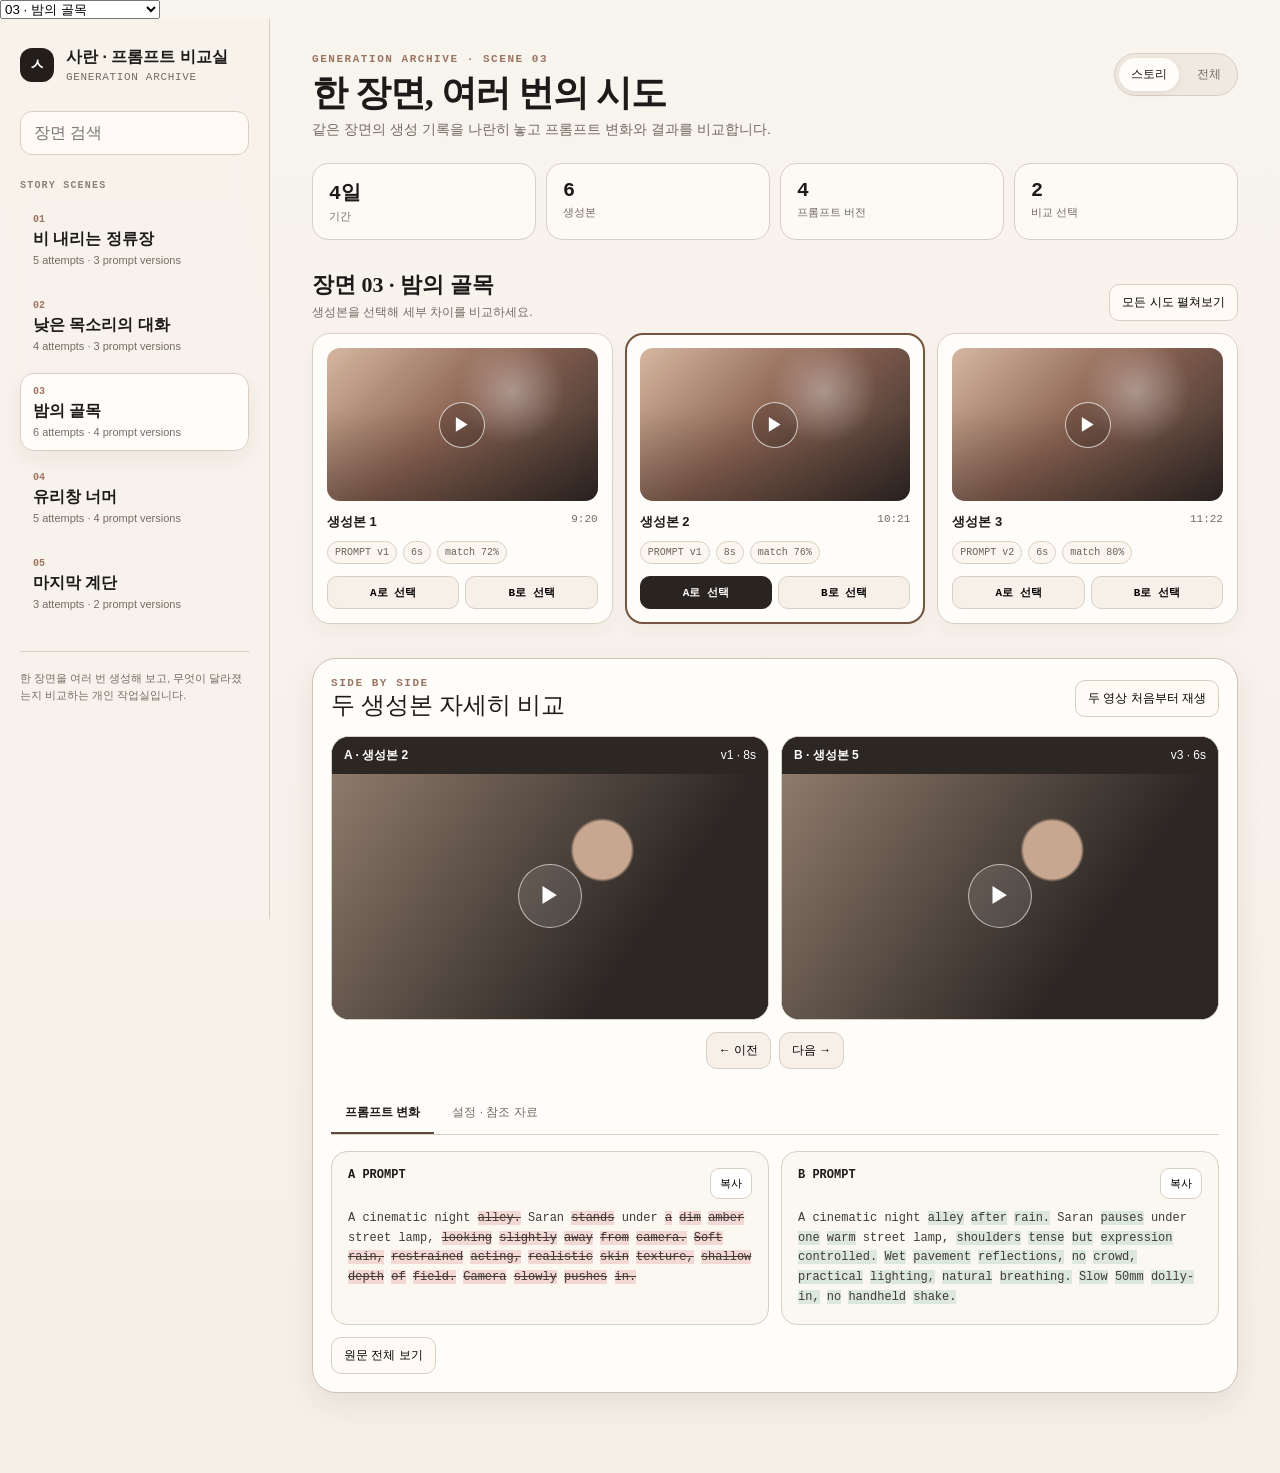
==== saran-prompt-room-clone/index.html @ 25631677 "Deploy Saran Prompt Room clone" ====
<!DOCTYPE html>
<html lang="ko">
<head>
  <meta charset="UTF-8" />
  <meta name="viewport" content="width=device-width, initial-scale=1.0" />
  <meta name="theme-color" content="#f5f0e9" />
  <title>사란 · 프롬프트 비교실</title>
  <style>
    :root{
      --paper:#f6f1ea;--paper2:#efe7dd;--ink:#1d1b19;--muted:#736c64;--line:#d8cfc4;
      --card:#fffdf9;--accent:#5d4637;--accent2:#b86750;--green:#54695c;--shadow:0 12px 30px rgba(54,42,34,.08);
      --mono:"Courier New",Courier,monospace;--sans:Inter,ui-sans-serif,-apple-system,BlinkMacSystemFont,"Segoe UI","Noto Sans KR",sans-serif;
    }
    *{box-sizing:border-box}
    html{scroll-behavior:smooth}
    body{margin:0;background:linear-gradient(180deg,#f8f4ee 0,#f5efe7 100%);color:var(--ink);font-family:var(--sans);min-height:100vh}
    button,input{font:inherit}
    button{cursor:pointer}
    .app{max-width:1460px;margin:0 auto;display:grid;grid-template-columns:270px 1fr;min-height:100vh}
    .sidebar{position:sticky;top:0;height:100vh;border-right:1px solid var(--line);padding:28px 20px;background:rgba(247,242,235,.92);backdrop-filter:blur(14px);overflow:auto}
    .brand{display:flex;gap:12px;align-items:center;margin-bottom:28px}.mark{width:34px;height:34px;border-radius:12px;background:#241e1a;color:#fff;display:grid;place-items:center;font-weight:800}.brand h1{font-size:16px;margin:0}.brand small{display:block;color:var(--muted);font-size:11px;margin-top:3px;font-family:var(--mono);letter-spacing:.06em}
    .search{width:100%;padding:12px 13px;border:1px solid var(--line);border-radius:12px;background:#fffaf4;outline:none}.search:focus{border-color:#93735e;box-shadow:0 0 0 3px rgba(147,115,94,.12)}
    .side-label{font:700 10px/1 var(--mono);letter-spacing:.12em;color:#8d8278;margin:26px 0 10px;text-transform:uppercase}
    .scene-list{display:grid;gap:8px}.scene-btn{width:100%;text-align:left;border:1px solid transparent;border-radius:14px;padding:12px;background:transparent;color:var(--ink)}.scene-btn:hover{background:#f0e8df}.scene-btn.active{background:#fffdf9;border-color:#d9cec1;box-shadow:0 8px 20px rgba(53,39,30,.06)}.scene-no{font:700 10px var(--mono);color:#a07562}.scene-title{font-weight:700;margin-top:4px}.scene-meta{font-size:11px;color:var(--muted);margin-top:4px}
    .sidebar-foot{margin-top:28px;padding-top:18px;border-top:1px solid var(--line);font-size:11px;color:var(--muted);line-height:1.55}
    main{padding:34px 42px 80px;min-width:0}
    .topbar{display:flex;align-items:flex-start;justify-content:space-between;gap:20px;margin-bottom:24px}.eyebrow{font:700 11px var(--mono);letter-spacing:.14em;color:#9a7562}.title{font-family:Georgia,"Noto Serif KR",serif;font-size:36px;line-height:1.15;margin:8px 0 7px;font-weight:700;letter-spacing:-.03em}.subtitle{color:var(--muted);font-size:14px;margin:0}.scope{display:flex;gap:6px;border:1px solid var(--line);background:#f0e9e1;padding:4px;border-radius:999px}.scope button{border:0;background:transparent;padding:8px 12px;border-radius:999px;font-size:12px;color:var(--muted)}.scope button.active{background:#fffdf9;color:var(--ink);box-shadow:0 2px 8px rgba(0,0,0,.06)}
    .stats{display:grid;grid-template-columns:repeat(4,1fr);gap:10px;margin:22px 0 30px}.stat{background:rgba(255,253,249,.72);border:1px solid var(--line);border-radius:16px;padding:15px 16px}.stat b{display:block;font:700 20px var(--mono)}.stat span{font-size:11px;color:var(--muted)}
    .section{margin-top:28px}.section-head{display:flex;align-items:end;justify-content:space-between;gap:12px;margin-bottom:12px}.section-head h2{font-family:Georgia,"Noto Serif KR",serif;font-size:22px;margin:0}.section-head p{margin:4px 0 0;color:var(--muted);font-size:12px}.ghost{border:1px solid var(--line);background:#fffaf4;border-radius:10px;padding:9px 12px;font-size:12px}.ghost:hover{background:#fff}
    .attempts{display:grid;grid-template-columns:repeat(3,minmax(0,1fr));gap:12px}.attempt{border:1px solid var(--line);background:var(--card);border-radius:18px;padding:14px;box-shadow:0 8px 18px rgba(54,42,34,.04);position:relative}.attempt.selA{outline:2px solid #755440;outline-offset:-2px}.attempt.selB{outline:2px solid #7a6a54;outline-offset:-2px}.thumb{aspect-ratio:16/9;border-radius:13px;background:linear-gradient(135deg,#d6b7a0,#8e6655 45%,#352b28);overflow:hidden;position:relative;display:grid;place-items:center;color:white}.thumb:after{content:"";position:absolute;inset:0;background:radial-gradient(circle at 68% 28%,rgba(255,255,255,.35),transparent 25%),linear-gradient(0deg,rgba(0,0,0,.25),transparent 60%)}.thumb .play{z-index:1;width:46px;height:46px;border-radius:50%;display:grid;place-items:center;border:1px solid rgba(255,255,255,.7);background:rgba(0,0,0,.16);backdrop-filter:blur(4px);font-size:18px}.attempt-row{display:flex;justify-content:space-between;gap:10px;margin-top:12px}.attempt-title{font-weight:700;font-size:13px}.attempt-time{color:var(--muted);font:11px var(--mono)}.attempt-tags{display:flex;gap:6px;flex-wrap:wrap;margin-top:10px}.tag{font:10px var(--mono);border:1px solid var(--line);border-radius:999px;padding:5px 7px;color:#6f6258;background:#fbf6f0}.selects{display:flex;gap:6px;margin-top:12px}.pick{flex:1;border:1px solid var(--line);background:#f7f0e8;border-radius:10px;padding:8px;font:700 11px var(--mono)}.pick.active{background:#2a2421;color:#fff;border-color:#2a2421}
    .compare{margin-top:34px;border:1px solid #cfc2b6;background:#fffdf9;border-radius:24px;padding:18px;box-shadow:var(--shadow)}.compare-top{display:flex;justify-content:space-between;align-items:center;gap:12px;margin-bottom:15px}.compare-title{font-family:Georgia,"Noto Serif KR",serif;font-size:24px}.compare-grid{display:grid;grid-template-columns:1fr 1fr;gap:12px}.viewer{border:1px solid var(--line);border-radius:18px;overflow:hidden;background:#1d1917}.viewer-head{display:flex;align-items:center;justify-content:space-between;color:#fff;padding:10px 12px;background:#2d2723;font-size:12px}.viewer-video{aspect-ratio:16/9;background:radial-gradient(circle at 62% 31%,#c7a78f 0 9%,transparent 10%),linear-gradient(125deg,#8e7a6b,#2c2724 70%);display:grid;place-items:center;color:#fff}.viewer-video button{width:64px;height:64px;border-radius:50%;border:1px solid rgba(255,255,255,.6);background:rgba(255,255,255,.1);color:#fff;font-size:22px}.compare-controls{display:flex;justify-content:center;gap:8px;margin-top:12px}.compare-controls button{border:1px solid var(--line);background:#f7f0e9;border-radius:11px;padding:9px 12px;font-size:12px}
    .tabs{display:flex;gap:4px;border-bottom:1px solid var(--line);margin-top:24px}.tab{border:0;background:transparent;padding:11px 14px;font-size:12px;color:var(--muted);border-bottom:2px solid transparent}.tab.active{color:var(--ink);border-bottom-color:#5e493c;font-weight:700}.panel{padding-top:16px}.diff-grid{display:grid;grid-template-columns:1fr 1fr;gap:12px}.prompt-card{border:1px solid var(--line);border-radius:16px;padding:16px;background:#fbf7f1}.prompt-head{display:flex;justify-content:space-between;gap:10px;margin-bottom:10px}.prompt-head strong{font:700 12px var(--mono)}.copy{border:1px solid var(--line);background:#fff;border-radius:9px;padding:7px 9px;font:11px var(--mono)}.prompt{white-space:pre-wrap;font:12px/1.65 var(--mono);color:#403a35}.del{background:#f3d8d3;text-decoration:line-through}.add{background:#dce8dd}.settings{display:none;grid-template-columns:repeat(3,1fr);gap:10px}.settings.active{display:grid}.setting{border:1px solid var(--line);border-radius:14px;padding:14px;background:#fbf7f1}.setting dt{font:700 10px var(--mono);color:#8b776a}.setting dd{margin:6px 0 0;font-size:13px}
    .full-prompt{display:none;margin-top:12px;border:1px dashed #cbbcaf;background:#f7efe6;border-radius:14px;padding:14px;font:12px/1.7 var(--mono);white-space:pre-wrap}.full-prompt.show{display:block}
    .mobilebar{display:none}
    @media(max-width:980px){.app{grid-template-columns:1fr}.sidebar{display:none}.mobilebar{display:flex;position:sticky;top:0;z-index:9;background:rgba(247,242,235,.95);backdrop-filter:blur(12px);border-bottom:1px solid var(--line);padding:10px 14px;justify-content:space-between;align-items:center}.mobilebar b{font-size:14px}.mobilebar button{border:1px solid var(--line);background:#fffaf4;border-radius:10px;padding:8px 10px}.mobile-scenes{display:none;padding:10px 14px;background:#f5eee6;border-bottom:1px solid var(--line)}.mobile-scenes.show{display:block}.mobile-scenes select{width:100%;padding:11px;border:1px solid var(--line);border-radius:10px;background:#fff}main{padding:24px 16px 70px}.title{font-size:30px}.stats{grid-template-columns:1fr 1fr}.attempts{grid-template-columns:1fr 1fr}}
    @media(max-width:650px){.topbar{display:block}.scope{margin-top:16px;width:max-content}.attempts{grid-template-columns:1fr}.compare{padding:12px;border-radius:18px}.compare-grid,.diff-grid{grid-template-columns:1fr}.settings{grid-template-columns:1fr}.compare-title{font-size:20px}.title{font-size:27px}.stats{gap:8px}.stat{padding:12px}.stat b{font-size:17px}.section-head{align-items:flex-start}.section-head h2{font-size:20px}.ghost{padding:8px 10px}.viewer-video button{width:54px;height:54px}}
  </style>
</head>
<body>
  <div class="mobilebar"><b>사란 · 프롬프트 비교실</b><button id="mobileMenu">장면 선택</button></div>
  <div class="mobile-scenes" id="mobileScenes"><select id="sceneSelect"></select></div>
  <div class="app">
    <aside class="sidebar">
      <div class="brand"><div class="mark">ㅅ</div><div><h1>사란 · 프롬프트 비교실</h1><small>GENERATION ARCHIVE</small></div></div>
      <input id="sceneSearch" class="search" placeholder="장면 검색" aria-label="장면 검색" />
      <div class="side-label">Story scenes</div>
      <div class="scene-list" id="sceneList"></div>
      <div class="sidebar-foot">한 장면을 여러 번 생성해 보고, 무엇이 달라졌는지 비교하는 개인 작업실입니다.</div>
    </aside>
    <main>
      <div class="topbar">
        <div><div class="eyebrow">GENERATION ARCHIVE · SCENE <span id="sceneNum">03</span></div><h1 class="title">한 장면, 여러 번의 시도</h1><p class="subtitle" id="sceneDescription">같은 장면의 생성 기록을 나란히 놓고 프롬프트 변화와 결과를 비교합니다.</p></div>
        <div class="scope"><button data-scope="story" class="active">스토리</button><button data-scope="all">전체</button></div>
      </div>
      <div class="stats"><div class="stat"><b id="statPeriod">4일</b><span>기간</span></div><div class="stat"><b id="statRuns">6</b><span>생성본</span></div><div class="stat"><b id="statPrompts">4</b><span>프롬프트 버전</span></div><div class="stat"><b>2</b><span>비교 선택</span></div></div>
      <section class="section">
        <div class="section-head"><div><h2 id="sceneHeading">장면 03 · 밤의 골목</h2><p>생성본을 선택해 세부 차이를 비교하세요.</p></div><button class="ghost" id="expandAll">모든 시도 펼쳐보기</button></div>
        <div class="attempts" id="attempts"></div>
      </section>
      <section class="compare" id="compareSection">
        <div class="compare-top"><div><div class="eyebrow">SIDE BY SIDE</div><div class="compare-title">두 생성본 자세히 비교</div></div><button class="ghost" id="playBoth">두 영상 처음부터 재생</button></div>
        <div class="compare-grid"><div class="viewer"><div class="viewer-head"><b id="headA">A · 생성본 2</b><span id="metaA">v2 · 8s</span></div><div class="viewer-video"><button aria-label="A 재생">▶</button></div></div><div class="viewer"><div class="viewer-head"><b id="headB">B · 생성본 5</b><span id="metaB">v4 · 8s</span></div><div class="viewer-video"><button aria-label="B 재생">▶</button></div></div></div>
        <div class="compare-controls"><button id="prevPair">← 이전</button><button id="nextPair">다음 →</button></div>
        <div class="tabs"><button class="tab active" data-tab="diff">프롬프트 변화</button><button class="tab" data-tab="settings">설정 · 참조 자료</button></div>
        <div class="panel" id="diffPanel"><div class="diff-grid"><article class="prompt-card"><div class="prompt-head"><strong>A PROMPT</strong><button class="copy" data-copy="A">복사</button></div><div class="prompt" id="promptA"></div></article><article class="prompt-card"><div class="prompt-head"><strong>B PROMPT</strong><button class="copy" data-copy="B">복사</button></div><div class="prompt" id="promptB"></div></article></div><button class="ghost" id="toggleFull" style="margin-top:12px">원문 전체 보기</button><div class="full-prompt" id="fullPrompt"></div></div>
        <div class="panel settings" id="settingsPanel"><dl class="setting"><dt>MODEL</dt><dd>Video Gen v4</dd></dl><dl class="setting"><dt>ASPECT</dt><dd>16:9</dd></dl><dl class="setting"><dt>DURATION</dt><dd>8 sec</dd></dl><dl class="setting"><dt>CAMERA</dt><dd>slow dolly-in</dd></dl><dl class="setting"><dt>REFERENCE</dt><dd>character-sheet-02</dd></dl><dl class="setting"><dt>SEED</dt><dd>locked per attempt</dd></dl></div>
      </section>
    </main>
  </div>
<script>
const scenes=[
 {id:'scene-01',title:'비 내리는 정류장',desc:'첫 만남의 거리감과 빗소리를 테스트한 장면',runs:5,pv:3},
 {id:'scene-02',title:'낮은 목소리의 대화',desc:'표정과 시선 처리의 미세한 차이를 비교',runs:4,pv:3},
 {id:'scene-03',title:'밤의 골목',desc:'같은 장면의 생성 기록을 나란히 놓고 프롬프트 변화와 결과를 비교합니다.',runs:6,pv:4},
 {id:'scene-04',title:'유리창 너머',desc:'반사광과 감정 표현을 조율한 장면',runs:5,pv:4},
 {id:'scene-05',title:'마지막 계단',desc:'엔딩 직전 카메라 움직임을 반복 검증',runs:3,pv:2},
];
const basePrompts=[
 'A cinematic night alley. Saran stands under a dim amber street lamp, looking slightly away from camera. Soft rain, restrained acting, realistic skin texture, shallow depth of field. Camera slowly pushes in.',
 'A cinematic night alley. Saran stands under a dim amber street lamp, looking directly past camera. Soft rain, restrained acting, realistic skin texture, shallow depth of field. Camera slowly pushes in. Keep background pedestrians minimal.',
 'A cinematic night alley after rain. Saran pauses under one warm street lamp, shoulders tense but expression controlled. Wet pavement reflections, no crowd, practical lighting, natural breathing. Slow 50mm dolly-in, no handheld shake.',
 'A quiet cinematic night alley after rain. Saran pauses under a single warm street lamp. Her shoulders are tense, expression controlled, eyes fixed just past the camera. Wet pavement catches broken reflections. No crowd. Natural breathing and micro-expressions. Slow 50mm dolly-in, locked horizon, no handheld shake.'
];
let current=new URLSearchParams(location.search).get('scene')||'scene-03';
let pickA=1,pickB=4,expanded=false;
const $=s=>document.querySelector(s), $$=s=>[...document.querySelectorAll(s)];
function scene(){return scenes.find(s=>s.id===current)||scenes[2]}
function attemptsData(){const s=scene();return Array.from({length:s.runs},(_,i)=>({n:i+1,ver:Math.min(s.pv,1+Math.floor(i/1.5)),time:`${9+i}:2${i}`,dur:i%2?8:6,score:72+i*4,prompt:basePrompts[Math.min(basePrompts.length-1,Math.floor(i/1.5))]}))}
function renderScenes(){const q=($('#sceneSearch')?.value||'').toLowerCase(); const list=scenes.filter(s=>(s.title+s.desc).toLowerCase().includes(q)); $('#sceneList').innerHTML=list.map((s,i)=>`<button class="scene-btn ${s.id===current?'active':''}" data-scene="${s.id}"><div class="scene-no">${String(i+1).padStart(2,'0')}</div><div class="scene-title">${s.title}</div><div class="scene-meta">${s.runs} attempts · ${s.pv} prompt versions</div></button>`).join(''); $$('.scene-btn').forEach(b=>b.onclick=()=>changeScene(b.dataset.scene)); $('#sceneSelect').innerHTML=scenes.map(s=>`<option value="${s.id}" ${s.id===current?'selected':''}>${s.id.replace('scene-','')} · ${s.title}</option>`).join('')}
function render(){const s=scene(), a=attemptsData(); $('#sceneNum').textContent=current.split('-')[1]; $('#sceneDescription').textContent=s.desc; $('#sceneHeading').textContent=`장면 ${current.split('-')[1]} · ${s.title}`; $('#statRuns').textContent=s.runs; $('#statPrompts').textContent=s.pv; $('#statPeriod').textContent=(Math.max(2,Math.ceil(s.runs/2)+1))+'일'; const show=expanded?a:a.slice(0,3); $('#attempts').innerHTML=show.map((x,i)=>`<article class="attempt ${i===pickA?'selA':''} ${i===pickB?'selB':''}"><div class="thumb"><div class="play">▶</div></div><div class="attempt-row"><div class="attempt-title">생성본 ${x.n}</div><div class="attempt-time">${x.time}</div></div><div class="attempt-tags"><span class="tag">PROMPT v${x.ver}</span><span class="tag">${x.dur}s</span><span class="tag">match ${x.score}%</span></div><div class="selects"><button class="pick ${i===pickA?'active':''}" data-pick="A" data-i="${i}">A로 선택</button><button class="pick ${i===pickB?'active':''}" data-pick="B" data-i="${i}">B로 선택</button></div></article>`).join(''); $$('.pick').forEach(b=>b.onclick=()=>{const i=+b.dataset.i;if(b.dataset.pick==='A')pickA=i;else pickB=i;if(pickA===pickB){ if(b.dataset.pick==='A') pickB=(i+1)%a.length; else pickA=(i+1)%a.length; } render();}); $('#expandAll').textContent=expanded?'접기':'모든 시도 펼쳐보기'; updateCompare();renderScenes();}
function markDiff(a,b,side){const aw=a.split(' '),bw=b.split(' ');if(side==='A')return aw.map(w=>bw.includes(w)?w:`<span class="del">${w}</span>`).join(' ');return bw.map(w=>aw.includes(w)?w:`<span class="add">${w}</span>`).join(' ')}
function updateCompare(){const a=attemptsData();pickA=Math.min(pickA,a.length-1);pickB=Math.min(pickB,a.length-1);if(pickA===pickB)pickB=(pickA+1)%a.length;const A=a[pickA],B=a[pickB];$('#headA').textContent=`A · 생성본 ${A.n}`;$('#headB').textContent=`B · 생성본 ${B.n}`;$('#metaA').textContent=`v${A.ver} · ${A.dur}s`;$('#metaB').textContent=`v${B.ver} · ${B.dur}s`;$('#promptA').innerHTML=markDiff(A.prompt,B.prompt,'A');$('#promptB').innerHTML=markDiff(A.prompt,B.prompt,'B');$('#fullPrompt').textContent=`A\n${A.prompt}\n\nB\n${B.prompt}`}
function changeScene(id){current=id;pickA=1;pickB=Math.min(4,scene().runs-1);const p=new URLSearchParams(location.search);p.set('view','history');p.set('scene',id);p.set('scope','story');history.pushState({},'',location.pathname+'?'+p.toString());render()}
$('#sceneSearch').addEventListener('input',renderScenes);$('#expandAll').onclick=()=>{expanded=!expanded;render()};$('#mobileMenu').onclick=()=>$('#mobileScenes').classList.toggle('show');$('#sceneSelect').onchange=e=>{changeScene(e.target.value);$('#mobileScenes').classList.remove('show')};
$$('.scope button').forEach(b=>b.onclick=()=>{$$('.scope button').forEach(x=>x.classList.remove('active'));b.classList.add('active');const p=new URLSearchParams(location.search);p.set('scope',b.dataset.scope);history.replaceState({},'',location.pathname+'?'+p.toString())});
$$('.tab').forEach(t=>t.onclick=()=>{$$('.tab').forEach(x=>x.classList.remove('active'));t.classList.add('active');const diff=t.dataset.tab==='diff';$('#diffPanel').style.display=diff?'block':'none';$('#settingsPanel').classList.toggle('active',!diff)});
$('#toggleFull').onclick=()=>{$('#fullPrompt').classList.toggle('show');$('#toggleFull').textContent=$('#fullPrompt').classList.contains('show')?'원문 닫기':'원문 전체 보기'};
$$('.copy').forEach(b=>b.onclick=async()=>{const idx=b.dataset.copy==='A'?pickA:pickB;await navigator.clipboard?.writeText(attemptsData()[idx].prompt);const old=b.textContent;b.textContent='복사됨';setTimeout(()=>b.textContent=old,900)});
$('#nextPair').onclick=()=>{const n=attemptsData().length;pickA=(pickA+1)%n;pickB=(pickB+1)%n;if(pickA===pickB)pickB=(pickB+1)%n;render()};$('#prevPair').onclick=()=>{const n=attemptsData().length;pickA=(pickA-1+n)%n;pickB=(pickB-1+n)%n;if(pickA===pickB)pickA=(pickA-1+n)%n;render()};
$('#playBoth').onclick=()=>{const b=$('#playBoth');b.textContent='A · B 재생 중…';setTimeout(()=>b.textContent='두 영상 처음부터 재생',1400)};
window.onpopstate=()=>{current=new URLSearchParams(location.search).get('scene')||'scene-03';render()};
render();
</script>
</body>
</html>
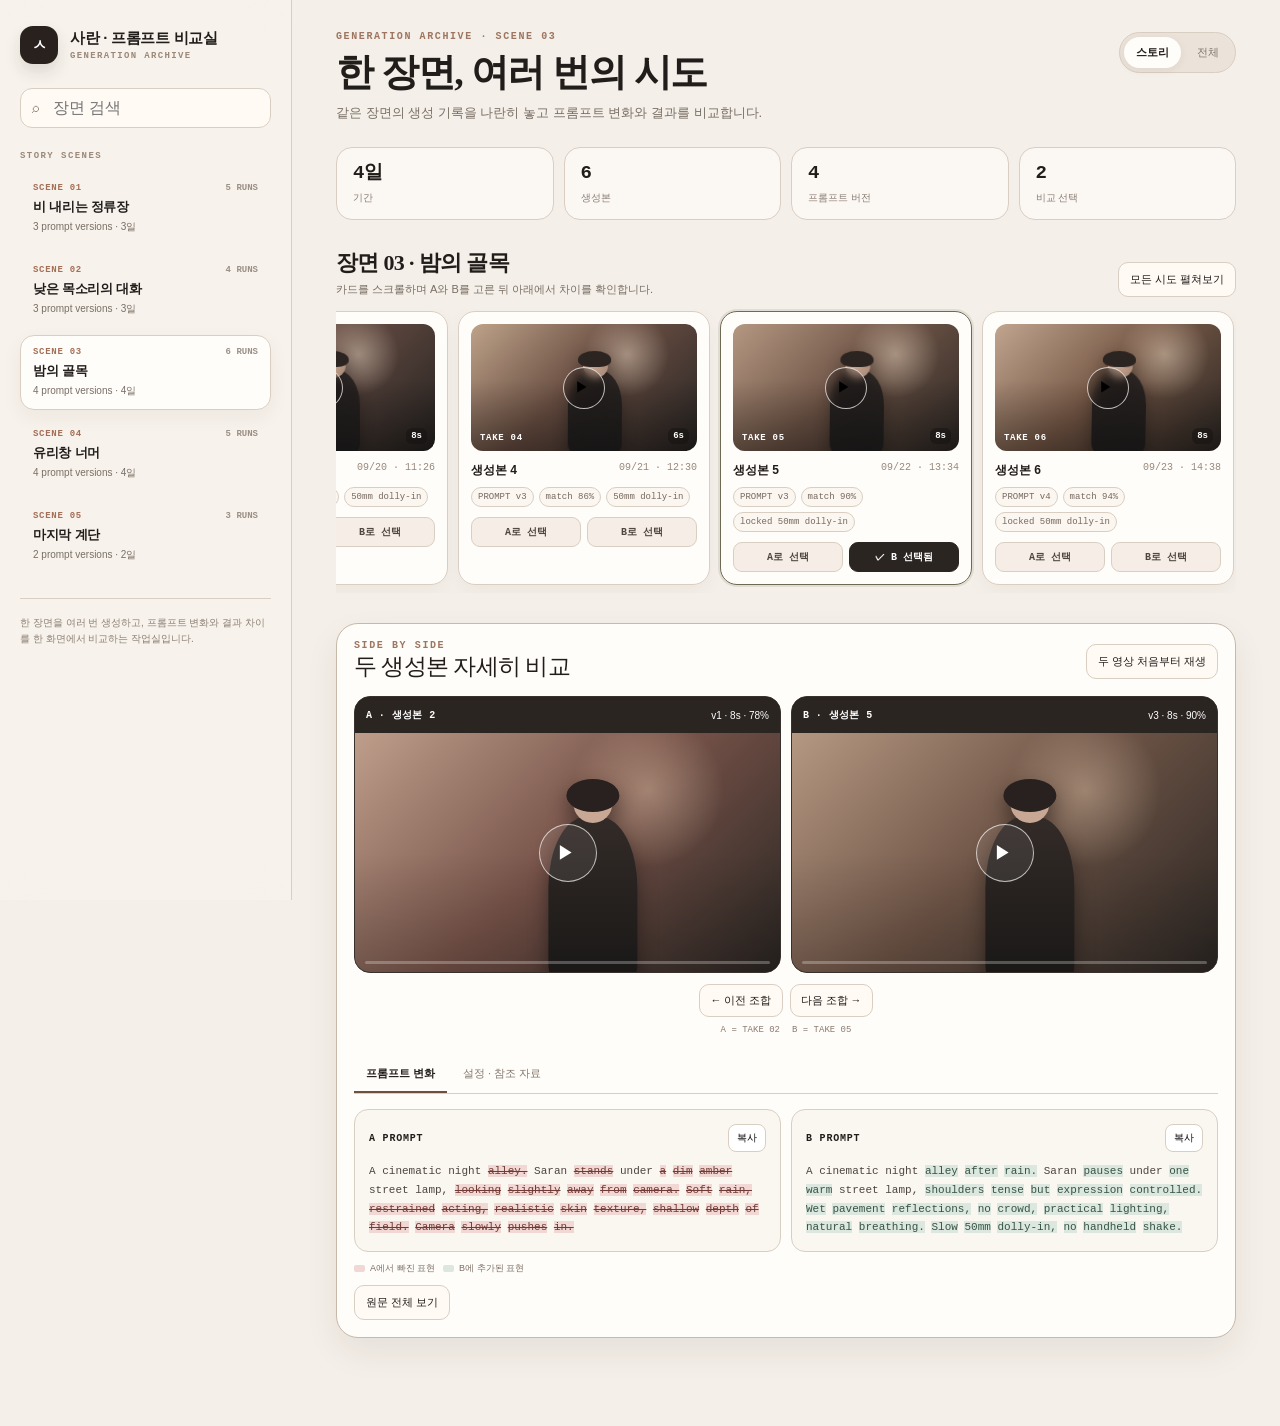
==== commit dede94d1: "Deploy Saran Prompt Room clone v2" ====
--- a/saran-prompt-room-clone/index.html
+++ b/saran-prompt-room-clone/index.html
@@ -1,105 +1,125 @@
 <!DOCTYPE html>
 <html lang="ko">
 <head>
-  <meta charset="UTF-8" />
-  <meta name="viewport" content="width=device-width, initial-scale=1.0" />
-  <meta name="theme-color" content="#f5f0e9" />
-  <title>사란 · 프롬프트 비교실</title>
-  <style>
-    :root{
-      --paper:#f6f1ea;--paper2:#efe7dd;--ink:#1d1b19;--muted:#736c64;--line:#d8cfc4;
-      --card:#fffdf9;--accent:#5d4637;--accent2:#b86750;--green:#54695c;--shadow:0 12px 30px rgba(54,42,34,.08);
-      --mono:"Courier New",Courier,monospace;--sans:Inter,ui-sans-serif,-apple-system,BlinkMacSystemFont,"Segoe UI","Noto Sans KR",sans-serif;
-    }
-    *{box-sizing:border-box}
-    html{scroll-behavior:smooth}
-    body{margin:0;background:linear-gradient(180deg,#f8f4ee 0,#f5efe7 100%);color:var(--ink);font-family:var(--sans);min-height:100vh}
-    button,input{font:inherit}
-    button{cursor:pointer}
-    .app{max-width:1460px;margin:0 auto;display:grid;grid-template-columns:270px 1fr;min-height:100vh}
-    .sidebar{position:sticky;top:0;height:100vh;border-right:1px solid var(--line);padding:28px 20px;background:rgba(247,242,235,.92);backdrop-filter:blur(14px);overflow:auto}
-    .brand{display:flex;gap:12px;align-items:center;margin-bottom:28px}.mark{width:34px;height:34px;border-radius:12px;background:#241e1a;color:#fff;display:grid;place-items:center;font-weight:800}.brand h1{font-size:16px;margin:0}.brand small{display:block;color:var(--muted);font-size:11px;margin-top:3px;font-family:var(--mono);letter-spacing:.06em}
-    .search{width:100%;padding:12px 13px;border:1px solid var(--line);border-radius:12px;background:#fffaf4;outline:none}.search:focus{border-color:#93735e;box-shadow:0 0 0 3px rgba(147,115,94,.12)}
-    .side-label{font:700 10px/1 var(--mono);letter-spacing:.12em;color:#8d8278;margin:26px 0 10px;text-transform:uppercase}
-    .scene-list{display:grid;gap:8px}.scene-btn{width:100%;text-align:left;border:1px solid transparent;border-radius:14px;padding:12px;background:transparent;color:var(--ink)}.scene-btn:hover{background:#f0e8df}.scene-btn.active{background:#fffdf9;border-color:#d9cec1;box-shadow:0 8px 20px rgba(53,39,30,.06)}.scene-no{font:700 10px var(--mono);color:#a07562}.scene-title{font-weight:700;margin-top:4px}.scene-meta{font-size:11px;color:var(--muted);margin-top:4px}
-    .sidebar-foot{margin-top:28px;padding-top:18px;border-top:1px solid var(--line);font-size:11px;color:var(--muted);line-height:1.55}
-    main{padding:34px 42px 80px;min-width:0}
-    .topbar{display:flex;align-items:flex-start;justify-content:space-between;gap:20px;margin-bottom:24px}.eyebrow{font:700 11px var(--mono);letter-spacing:.14em;color:#9a7562}.title{font-family:Georgia,"Noto Serif KR",serif;font-size:36px;line-height:1.15;margin:8px 0 7px;font-weight:700;letter-spacing:-.03em}.subtitle{color:var(--muted);font-size:14px;margin:0}.scope{display:flex;gap:6px;border:1px solid var(--line);background:#f0e9e1;padding:4px;border-radius:999px}.scope button{border:0;background:transparent;padding:8px 12px;border-radius:999px;font-size:12px;color:var(--muted)}.scope button.active{background:#fffdf9;color:var(--ink);box-shadow:0 2px 8px rgba(0,0,0,.06)}
-    .stats{display:grid;grid-template-columns:repeat(4,1fr);gap:10px;margin:22px 0 30px}.stat{background:rgba(255,253,249,.72);border:1px solid var(--line);border-radius:16px;padding:15px 16px}.stat b{display:block;font:700 20px var(--mono)}.stat span{font-size:11px;color:var(--muted)}
-    .section{margin-top:28px}.section-head{display:flex;align-items:end;justify-content:space-between;gap:12px;margin-bottom:12px}.section-head h2{font-family:Georgia,"Noto Serif KR",serif;font-size:22px;margin:0}.section-head p{margin:4px 0 0;color:var(--muted);font-size:12px}.ghost{border:1px solid var(--line);background:#fffaf4;border-radius:10px;padding:9px 12px;font-size:12px}.ghost:hover{background:#fff}
-    .attempts{display:grid;grid-template-columns:repeat(3,minmax(0,1fr));gap:12px}.attempt{border:1px solid var(--line);background:var(--card);border-radius:18px;padding:14px;box-shadow:0 8px 18px rgba(54,42,34,.04);position:relative}.attempt.selA{outline:2px solid #755440;outline-offset:-2px}.attempt.selB{outline:2px solid #7a6a54;outline-offset:-2px}.thumb{aspect-ratio:16/9;border-radius:13px;background:linear-gradient(135deg,#d6b7a0,#8e6655 45%,#352b28);overflow:hidden;position:relative;display:grid;place-items:center;color:white}.thumb:after{content:"";position:absolute;inset:0;background:radial-gradient(circle at 68% 28%,rgba(255,255,255,.35),transparent 25%),linear-gradient(0deg,rgba(0,0,0,.25),transparent 60%)}.thumb .play{z-index:1;width:46px;height:46px;border-radius:50%;display:grid;place-items:center;border:1px solid rgba(255,255,255,.7);background:rgba(0,0,0,.16);backdrop-filter:blur(4px);font-size:18px}.attempt-row{display:flex;justify-content:space-between;gap:10px;margin-top:12px}.attempt-title{font-weight:700;font-size:13px}.attempt-time{color:var(--muted);font:11px var(--mono)}.attempt-tags{display:flex;gap:6px;flex-wrap:wrap;margin-top:10px}.tag{font:10px var(--mono);border:1px solid var(--line);border-radius:999px;padding:5px 7px;color:#6f6258;background:#fbf6f0}.selects{display:flex;gap:6px;margin-top:12px}.pick{flex:1;border:1px solid var(--line);background:#f7f0e8;border-radius:10px;padding:8px;font:700 11px var(--mono)}.pick.active{background:#2a2421;color:#fff;border-color:#2a2421}
-    .compare{margin-top:34px;border:1px solid #cfc2b6;background:#fffdf9;border-radius:24px;padding:18px;box-shadow:var(--shadow)}.compare-top{display:flex;justify-content:space-between;align-items:center;gap:12px;margin-bottom:15px}.compare-title{font-family:Georgia,"Noto Serif KR",serif;font-size:24px}.compare-grid{display:grid;grid-template-columns:1fr 1fr;gap:12px}.viewer{border:1px solid var(--line);border-radius:18px;overflow:hidden;background:#1d1917}.viewer-head{display:flex;align-items:center;justify-content:space-between;color:#fff;padding:10px 12px;background:#2d2723;font-size:12px}.viewer-video{aspect-ratio:16/9;background:radial-gradient(circle at 62% 31%,#c7a78f 0 9%,transparent 10%),linear-gradient(125deg,#8e7a6b,#2c2724 70%);display:grid;place-items:center;color:#fff}.viewer-video button{width:64px;height:64px;border-radius:50%;border:1px solid rgba(255,255,255,.6);background:rgba(255,255,255,.1);color:#fff;font-size:22px}.compare-controls{display:flex;justify-content:center;gap:8px;margin-top:12px}.compare-controls button{border:1px solid var(--line);background:#f7f0e9;border-radius:11px;padding:9px 12px;font-size:12px}
-    .tabs{display:flex;gap:4px;border-bottom:1px solid var(--line);margin-top:24px}.tab{border:0;background:transparent;padding:11px 14px;font-size:12px;color:var(--muted);border-bottom:2px solid transparent}.tab.active{color:var(--ink);border-bottom-color:#5e493c;font-weight:700}.panel{padding-top:16px}.diff-grid{display:grid;grid-template-columns:1fr 1fr;gap:12px}.prompt-card{border:1px solid var(--line);border-radius:16px;padding:16px;background:#fbf7f1}.prompt-head{display:flex;justify-content:space-between;gap:10px;margin-bottom:10px}.prompt-head strong{font:700 12px var(--mono)}.copy{border:1px solid var(--line);background:#fff;border-radius:9px;padding:7px 9px;font:11px var(--mono)}.prompt{white-space:pre-wrap;font:12px/1.65 var(--mono);color:#403a35}.del{background:#f3d8d3;text-decoration:line-through}.add{background:#dce8dd}.settings{display:none;grid-template-columns:repeat(3,1fr);gap:10px}.settings.active{display:grid}.setting{border:1px solid var(--line);border-radius:14px;padding:14px;background:#fbf7f1}.setting dt{font:700 10px var(--mono);color:#8b776a}.setting dd{margin:6px 0 0;font-size:13px}
-    .full-prompt{display:none;margin-top:12px;border:1px dashed #cbbcaf;background:#f7efe6;border-radius:14px;padding:14px;font:12px/1.7 var(--mono);white-space:pre-wrap}.full-prompt.show{display:block}
-    .mobilebar{display:none}
-    @media(max-width:980px){.app{grid-template-columns:1fr}.sidebar{display:none}.mobilebar{display:flex;position:sticky;top:0;z-index:9;background:rgba(247,242,235,.95);backdrop-filter:blur(12px);border-bottom:1px solid var(--line);padding:10px 14px;justify-content:space-between;align-items:center}.mobilebar b{font-size:14px}.mobilebar button{border:1px solid var(--line);background:#fffaf4;border-radius:10px;padding:8px 10px}.mobile-scenes{display:none;padding:10px 14px;background:#f5eee6;border-bottom:1px solid var(--line)}.mobile-scenes.show{display:block}.mobile-scenes select{width:100%;padding:11px;border:1px solid var(--line);border-radius:10px;background:#fff}main{padding:24px 16px 70px}.title{font-size:30px}.stats{grid-template-columns:1fr 1fr}.attempts{grid-template-columns:1fr 1fr}}
-    @media(max-width:650px){.topbar{display:block}.scope{margin-top:16px;width:max-content}.attempts{grid-template-columns:1fr}.compare{padding:12px;border-radius:18px}.compare-grid,.diff-grid{grid-template-columns:1fr}.settings{grid-template-columns:1fr}.compare-title{font-size:20px}.title{font-size:27px}.stats{gap:8px}.stat{padding:12px}.stat b{font-size:17px}.section-head{align-items:flex-start}.section-head h2{font-size:20px}.ghost{padding:8px 10px}.viewer-video button{width:54px;height:54px}}
-  </style>
+<meta charset="UTF-8" />
+<meta name="viewport" content="width=device-width,initial-scale=1,viewport-fit=cover" />
+<meta name="theme-color" content="#f4efe8" />
+<title>사란 · 프롬프트 비교실</title>
+<style>
+:root{
+  --bg:#f4efe8;--bg-2:#ebe3da;--paper:#fffdf9;--paper-2:#faf6f0;--ink:#211d1a;--muted:#786e65;
+  --line:#d9cec2;--line-strong:#c8b8a8;--accent:#71523f;--accent-soft:#eadbd0;--accent-2:#a45f4d;
+  --green:#536b5d;--green-soft:#dce8df;--red:#9f554b;--red-soft:#f2d8d4;--shadow:0 14px 34px rgba(46,34,26,.07);
+  --sans:Inter,-apple-system,BlinkMacSystemFont,"Segoe UI","Noto Sans KR",Arial,sans-serif;
+  --serif:Georgia,"Noto Serif KR",serif;--mono:"Courier New",Courier,monospace;
+}
+*{box-sizing:border-box}html{scroll-behavior:smooth}body{margin:0;background:var(--bg);color:var(--ink);font-family:var(--sans);min-height:100vh}
+button,input,select{font:inherit}button{cursor:pointer}.sr{position:absolute;width:1px;height:1px;padding:0;margin:-1px;overflow:hidden;clip:rect(0,0,0,0);white-space:nowrap;border:0}
+.app{max-width:1480px;margin:0 auto;display:grid;grid-template-columns:292px minmax(0,1fr);min-height:100vh}
+.sidebar{position:sticky;top:0;height:100vh;padding:26px 20px 24px;border-right:1px solid var(--line);background:rgba(247,242,235,.92);backdrop-filter:blur(18px);overflow:auto}
+.brand{display:flex;gap:12px;align-items:center;margin-bottom:24px}.mark{width:38px;height:38px;border-radius:13px;display:grid;place-items:center;background:#28211d;color:#fff;font:800 15px var(--serif);box-shadow:0 8px 16px rgba(38,29,23,.12)}
+.brand h1{font-size:15px;line-height:1.2;margin:0;font-weight:780;letter-spacing:-.02em}.brand small{display:block;margin-top:5px;color:#9b8878;font:700 9px/1 var(--mono);letter-spacing:.15em}
+.search-wrap{position:relative}.search-wrap:before{content:"⌕";position:absolute;left:12px;top:11px;color:#8c7f74;font-size:14px}.search{width:100%;height:40px;padding:0 12px 0 32px;border:1px solid var(--line);border-radius:12px;background:#fffaf4;color:var(--ink);outline:none}.search:focus{border-color:#967765;box-shadow:0 0 0 3px rgba(113,82,63,.10)}
+.side-label{margin:24px 0 10px;color:#9a897b;font:700 9px/1 var(--mono);letter-spacing:.16em;text-transform:uppercase}.scene-list{display:grid;gap:7px}.scene-btn{width:100%;border:1px solid transparent;border-radius:14px;background:transparent;padding:11px 12px;text-align:left;color:var(--ink);transition:.16s}.scene-btn:hover{background:#f0e8df}.scene-btn.active{background:var(--paper);border-color:var(--line);box-shadow:0 7px 20px rgba(48,35,28,.055)}
+.scene-top{display:flex;justify-content:space-between;gap:10px;align-items:center}.scene-no{font:700 9px var(--mono);letter-spacing:.08em;color:#a46f58}.scene-count{font:700 9px var(--mono);color:#9b9087}.scene-title{margin-top:5px;font-weight:760;font-size:13px;letter-spacing:-.02em}.scene-meta{margin-top:4px;font-size:10px;color:var(--muted)}
+.sidebar-foot{margin-top:24px;padding-top:16px;border-top:1px solid var(--line);color:#8b7f75;font-size:10px;line-height:1.6}
+.main{padding:32px 44px 88px;min-width:0}.topbar{display:flex;justify-content:space-between;gap:22px;align-items:flex-start}.eyebrow{font:700 10px/1 var(--mono);letter-spacing:.16em;color:#9d7560}.page-title{font-family:var(--serif);font-size:38px;line-height:1.12;margin:9px 0 8px;letter-spacing:-.035em}.subtitle{margin:0;max-width:720px;color:var(--muted);font-size:13px;line-height:1.65}
+.scope{display:flex;gap:4px;padding:4px;border:1px solid var(--line);background:var(--bg-2);border-radius:999px;flex:none}.scope button{border:0;border-radius:999px;background:transparent;padding:8px 12px;color:#7f756d;font-size:11px}.scope button.active{background:var(--paper);color:var(--ink);font-weight:760;box-shadow:0 2px 8px rgba(37,27,21,.07)}
+.stats{display:grid;grid-template-columns:repeat(4,1fr);gap:10px;margin:24px 0 30px}.stat{padding:15px 16px 14px;border:1px solid var(--line);border-radius:16px;background:rgba(255,253,249,.7)}.stat b{display:block;font:700 19px/1.15 var(--mono);letter-spacing:-.04em}.stat span{display:block;margin-top:6px;color:#8a7d73;font-size:10px}
+.section{margin-top:28px}.section-head{display:flex;align-items:flex-end;justify-content:space-between;gap:16px;margin-bottom:12px}.section-head h2{font-family:var(--serif);font-size:22px;line-height:1.2;margin:0;letter-spacing:-.03em}.section-head p{margin:6px 0 0;color:var(--muted);font-size:11px}.ghost,.icon-btn{border:1px solid var(--line);background:#fffaf4;color:var(--ink);border-radius:10px;font-size:11px}.ghost{padding:9px 11px}.ghost:hover,.icon-btn:hover{background:#fff}.ghost:focus-visible,.icon-btn:focus-visible,.pick:focus-visible,.tab:focus-visible,.scope button:focus-visible,.scene-btn:focus-visible{outline:3px solid rgba(113,82,63,.17);outline-offset:2px}
+.attempt-strip{display:flex;gap:10px;overflow-x:auto;padding:2px 2px 8px;scrollbar-width:thin}.attempt{min-width:252px;max-width:252px;border:1px solid var(--line);background:var(--paper);border-radius:17px;padding:12px;box-shadow:0 7px 20px rgba(45,31,24,.04);position:relative;transition:.18s}.attempt:hover{transform:translateY(-1px);box-shadow:0 10px 23px rgba(45,31,24,.07)}.attempt.selA{border-color:#6e4d3a;box-shadow:0 0 0 2px rgba(110,77,58,.12)}.attempt.selB{border-color:#6d6952;box-shadow:0 0 0 2px rgba(109,105,82,.13)}
+.thumb{aspect-ratio:16/9;border-radius:12px;overflow:hidden;position:relative;background:var(--scene-bg,linear-gradient(135deg,#c6ab98,#715346 48%,#2b2623));display:grid;place-items:center;color:#fff}.thumb:after{content:"";position:absolute;inset:0;background:linear-gradient(0deg,rgba(0,0,0,.34),transparent 56%),radial-gradient(circle at var(--light-x,67%) 24%,rgba(255,237,214,.42),transparent 23%)}.thumb .figure{position:absolute;left:55%;bottom:-2%;width:24%;height:66%;border-radius:42% 42% 13% 13%;background:linear-gradient(180deg,rgba(35,31,30,.87),rgba(22,21,21,.97));filter:drop-shadow(0 7px 9px rgba(0,0,0,.35));transform:translateX(-50%) rotate(var(--tilt,0deg));z-index:1}.thumb .figure:before{content:"";position:absolute;width:46%;aspect-ratio:1;border-radius:50%;background:#c4a38e;left:27%;top:-20%;box-shadow:inset -5px -2px 8px rgba(62,42,32,.18)}.thumb .figure:after{content:"";position:absolute;width:62%;height:20%;border-radius:50% 50% 35% 35%;background:#2b2421;left:18%;top:-23%}.play{position:relative;z-index:3;width:42px;height:42px;border-radius:50%;display:grid;place-items:center;border:1px solid rgba(255,255,255,.72);background:rgba(18,16,15,.22);backdrop-filter:blur(4px);font-size:14px;padding-left:2px}.thumb-label{position:absolute;left:9px;bottom:8px;z-index:3;font:700 9px var(--mono);letter-spacing:.08em;color:#fff}.thumb-duration{position:absolute;right:8px;bottom:7px;z-index:3;font:700 9px var(--mono);background:rgba(18,16,15,.45);padding:3px 5px;border-radius:6px}
+.attempt-row{display:flex;justify-content:space-between;gap:10px;margin-top:11px}.attempt-title{font-weight:780;font-size:12px}.attempt-time{color:#97887d;font:10px var(--mono)}.attempt-tags{display:flex;gap:5px;flex-wrap:wrap;margin-top:8px}.tag{border:1px solid var(--line);background:#fbf6f0;border-radius:999px;padding:4px 6px;color:#766960;font:9px var(--mono)}.selects{display:grid;grid-template-columns:1fr 1fr;gap:6px;margin-top:10px}.pick{border:1px solid var(--line);border-radius:9px;padding:7px 6px;background:#f6eee6;color:#4e453f;font:700 10px var(--mono)}.pick.active{background:#2b2521;color:#fff;border-color:#2b2521}
+.expanded-grid{display:none;grid-template-columns:repeat(3,minmax(0,1fr));gap:11px;margin-top:12px}.expanded-grid.show{display:grid}.expanded-grid .attempt{min-width:0;max-width:none}
+.compare{margin-top:30px;border:1px solid var(--line-strong);background:var(--paper);border-radius:22px;padding:17px;box-shadow:var(--shadow)}.compare-top{display:flex;align-items:center;justify-content:space-between;gap:14px;margin-bottom:14px}.compare-title{font-family:var(--serif);font-size:23px;letter-spacing:-.03em}.compare-actions{display:flex;gap:7px;align-items:center}.compare-grid{display:grid;grid-template-columns:1fr 1fr;gap:10px}.viewer{border:1px solid #39312d;border-radius:16px;overflow:hidden;background:#1f1b19}.viewer-head{height:36px;display:flex;align-items:center;justify-content:space-between;gap:10px;padding:0 11px;background:#2b2522;color:#fff;font-size:10px}.viewer-head b{font-family:var(--mono);font-size:10px;letter-spacing:.04em}.viewer-video{aspect-ratio:16/9;position:relative;display:grid;place-items:center;overflow:hidden;background:var(--viewer-bg,linear-gradient(135deg,#927564,#433832 61%,#211e1d))}.viewer-video:before{content:"";position:absolute;inset:0;background:radial-gradient(circle at 69% 24%,rgba(255,226,195,.35),transparent 22%),linear-gradient(0deg,rgba(0,0,0,.18),transparent 50%)}.viewer-figure{position:absolute;left:56%;bottom:-5%;height:70%;width:21%;background:linear-gradient(#332b28,#181716);border-radius:42% 42% 12% 12%;transform:translateX(-50%);filter:drop-shadow(0 9px 10px rgba(0,0,0,.4))}.viewer-figure:before{content:"";position:absolute;width:44%;aspect-ratio:1;border-radius:50%;background:#c8a895;left:28%;top:-20%}.viewer-figure:after{content:"";position:absolute;width:60%;height:20%;border-radius:50%;background:#28211f;left:20%;top:-23%}.viewer-play{z-index:3;width:58px;height:58px;border-radius:50%;border:1px solid rgba(255,255,255,.68);background:rgba(255,255,255,.08);color:#fff;font-size:18px;padding-left:3px}.progress{position:absolute;left:10px;right:10px;bottom:8px;height:3px;border-radius:99px;background:rgba(255,255,255,.26);z-index:4;overflow:hidden}.progress>i{display:block;height:100%;width:0;background:#fff;border-radius:99px}.viewer.playing .progress>i{animation:progress 2.4s linear forwards}.viewer.playing .viewer-video:after{content:"재생 중";position:absolute;top:9px;right:9px;z-index:4;background:rgba(25,21,19,.54);color:#fff;padding:4px 6px;border-radius:6px;font:700 8px var(--mono);letter-spacing:.08em}@keyframes progress{to{width:100%}}
+.compare-nav{display:flex;justify-content:center;gap:7px;margin-top:11px}.icon-btn{padding:8px 10px}.selection-summary{display:flex;justify-content:center;gap:12px;margin-top:8px;color:#8a7b70;font:9px var(--mono)}
+.tabs{display:flex;gap:4px;border-bottom:1px solid var(--line);margin-top:21px}.tab{border:0;border-bottom:2px solid transparent;background:transparent;padding:10px 12px;color:#84776d;font-size:11px}.tab.active{color:var(--ink);font-weight:780;border-bottom-color:#6f503d}.panel{padding-top:15px}.diff-grid{display:grid;grid-template-columns:1fr 1fr;gap:10px}.prompt-card{border:1px solid var(--line);border-radius:14px;padding:14px;background:var(--paper-2)}.prompt-head{display:flex;align-items:center;justify-content:space-between;gap:10px;margin-bottom:10px}.prompt-head strong{font:700 10px var(--mono);letter-spacing:.08em}.copy{border:1px solid var(--line);border-radius:8px;background:#fff;padding:6px 8px;font:10px var(--mono)}.prompt{font:11px/1.7 var(--mono);color:#453d38;word-break:break-word}.del{background:var(--red-soft);color:#713a34;text-decoration:line-through;text-decoration-thickness:1px}.add{background:var(--green-soft);color:#355344}.same{color:#4d4540}.full-prompt{display:none;margin-top:11px;border:1px dashed var(--line-strong);background:#f7efe6;border-radius:12px;padding:13px;white-space:pre-wrap;font:11px/1.65 var(--mono);color:#4a4039}.full-prompt.show{display:block}
+.settings{display:none}.settings.active{display:block}.setting-grid{display:grid;grid-template-columns:repeat(3,1fr);gap:9px}.setting{margin:0;border:1px solid var(--line);border-radius:12px;padding:12px;background:var(--paper-2)}.setting dt{color:#8c796b;font:700 9px var(--mono);letter-spacing:.08em}.setting dd{margin:5px 0 0;font-size:11px}.reference{margin-top:10px;border:1px solid var(--line);border-radius:12px;padding:12px;background:#fffaf4}.reference b{font-size:11px}.reference p{font-size:10px;line-height:1.6;color:var(--muted);margin:6px 0 0}.legend{display:flex;gap:8px;flex-wrap:wrap;margin-top:10px;color:#7b6e64;font-size:9px}.legend span{display:flex;align-items:center;gap:5px}.swatch{width:11px;height:7px;border-radius:2px}.swatch.del{background:var(--red-soft)}.swatch.add{background:var(--green-soft)}
+.toast{position:fixed;left:50%;bottom:26px;transform:translate(-50%,14px);opacity:0;pointer-events:none;background:#2a2421;color:#fff;border-radius:10px;padding:9px 12px;font-size:10px;box-shadow:0 8px 20px rgba(0,0,0,.18);transition:.18s;z-index:99}.toast.show{opacity:1;transform:translate(-50%,0)}
+.mobilebar,.mobile-scenes{display:none}
+@media(max-width:1020px){.app{grid-template-columns:1fr}.sidebar{display:none}.mobilebar{display:flex;position:sticky;top:0;z-index:20;align-items:center;justify-content:space-between;padding:10px 14px;background:rgba(247,242,235,.95);backdrop-filter:blur(15px);border-bottom:1px solid var(--line)}.mobilebar b{font-size:13px}.mobilebar button{border:1px solid var(--line);background:#fffaf4;border-radius:9px;padding:7px 9px;font-size:10px}.mobile-scenes{padding:10px 14px;border-bottom:1px solid var(--line);background:#f2eae2}.mobile-scenes.show{display:block}.mobile-scenes select{width:100%;height:40px;border:1px solid var(--line);border-radius:10px;background:#fff;padding:0 10px}.main{padding:24px 18px 72px}.page-title{font-size:31px}.attempt{min-width:240px;max-width:240px}.expanded-grid{grid-template-columns:1fr 1fr}.stats{grid-template-columns:repeat(4,1fr)}}
+@media(max-width:700px){.main{padding:21px 14px 68px}.topbar{display:block}.scope{width:max-content;margin-top:15px}.page-title{font-size:28px}.subtitle{font-size:12px}.stats{grid-template-columns:1fr 1fr;margin:18px 0 25px;gap:8px}.stat{padding:12px}.stat b{font-size:17px}.section-head{align-items:flex-start}.section-head h2{font-size:20px}.attempt{min-width:220px;max-width:220px}.expanded-grid{grid-template-columns:1fr}.compare{padding:12px;border-radius:17px}.compare-top{align-items:flex-start}.compare-title{font-size:20px}.compare-actions{display:block}.compare-actions .ghost{white-space:nowrap}.compare-grid{grid-template-columns:1fr}.diff-grid{grid-template-columns:1fr}.setting-grid{grid-template-columns:1fr 1fr}.tabs{overflow:auto}.prompt{font-size:10px}.viewer-head{height:34px}.selection-summary{justify-content:flex-start;padding-left:4px}.legend{margin-bottom:4px}}
+@media(max-width:430px){.setting-grid{grid-template-columns:1fr}.compare-top{display:block}.compare-actions{margin-top:10px}.compare-actions .ghost{width:100%}.page-title{font-size:26px}.stat{min-width:0}.stat b{font-size:16px}}
+@media(prefers-reduced-motion:reduce){*{scroll-behavior:auto!important;animation-duration:.001ms!important;animation-iteration-count:1!important;transition:none!important}}
+</style>
 </head>
 <body>
-  <div class="mobilebar"><b>사란 · 프롬프트 비교실</b><button id="mobileMenu">장면 선택</button></div>
-  <div class="mobile-scenes" id="mobileScenes"><select id="sceneSelect"></select></div>
-  <div class="app">
-    <aside class="sidebar">
-      <div class="brand"><div class="mark">ㅅ</div><div><h1>사란 · 프롬프트 비교실</h1><small>GENERATION ARCHIVE</small></div></div>
-      <input id="sceneSearch" class="search" placeholder="장면 검색" aria-label="장면 검색" />
-      <div class="side-label">Story scenes</div>
-      <div class="scene-list" id="sceneList"></div>
-      <div class="sidebar-foot">한 장면을 여러 번 생성해 보고, 무엇이 달라졌는지 비교하는 개인 작업실입니다.</div>
-    </aside>
-    <main>
-      <div class="topbar">
-        <div><div class="eyebrow">GENERATION ARCHIVE · SCENE <span id="sceneNum">03</span></div><h1 class="title">한 장면, 여러 번의 시도</h1><p class="subtitle" id="sceneDescription">같은 장면의 생성 기록을 나란히 놓고 프롬프트 변화와 결과를 비교합니다.</p></div>
-        <div class="scope"><button data-scope="story" class="active">스토리</button><button data-scope="all">전체</button></div>
+<div class="mobilebar"><b>사란 · 프롬프트 비교실</b><button id="mobileMenu" aria-expanded="false">장면 선택</button></div>
+<div class="mobile-scenes" id="mobileScenes"><label class="sr" for="sceneSelect">장면 선택</label><select id="sceneSelect"></select></div>
+<div class="app">
+  <aside class="sidebar">
+    <div class="brand"><div class="mark">ㅅ</div><div><h1>사란 · 프롬프트 비교실</h1><small>GENERATION ARCHIVE</small></div></div>
+    <div class="search-wrap"><input id="sceneSearch" class="search" placeholder="장면 검색" aria-label="장면 검색"></div>
+    <div class="side-label">Story scenes</div><div class="scene-list" id="sceneList"></div>
+    <div class="sidebar-foot">한 장면을 여러 번 생성하고, 프롬프트 변화와 결과 차이를 한 화면에서 비교하는 작업실입니다.</div>
+  </aside>
+  <main class="main">
+    <div class="topbar">
+      <div><div class="eyebrow">GENERATION ARCHIVE · SCENE <span id="sceneNum">03</span></div><h1 class="page-title">한 장면, 여러 번의 시도</h1><p class="subtitle" id="sceneDescription"></p></div>
+      <div class="scope" aria-label="범위"><button data-scope="story">스토리</button><button data-scope="all">전체</button></div>
+    </div>
+    <div class="stats"><div class="stat"><b id="statPeriod"></b><span>기간</span></div><div class="stat"><b id="statRuns"></b><span>생성본</span></div><div class="stat"><b id="statPrompts"></b><span>프롬프트 버전</span></div><div class="stat"><b id="statSelected">2</b><span>비교 선택</span></div></div>
+
+    <section class="section">
+      <div class="section-head"><div><h2 id="sceneHeading"></h2><p>카드를 스크롤하며 A와 B를 고른 뒤 아래에서 차이를 확인합니다.</p></div><button class="ghost" id="expandAll">모든 시도 펼쳐보기</button></div>
+      <div class="attempt-strip" id="attemptStrip" aria-label="생성본 목록"></div>
+      <div class="expanded-grid" id="expandedGrid"></div>
+    </section>
+
+    <section class="compare" id="compareSection">
+      <div class="compare-top"><div><div class="eyebrow">SIDE BY SIDE</div><div class="compare-title">두 생성본 자세히 비교</div></div><div class="compare-actions"><button class="ghost" id="playBoth">두 영상 처음부터 재생</button></div></div>
+      <div class="compare-grid">
+        <article class="viewer" id="viewerA"><div class="viewer-head"><b id="headA"></b><span id="metaA"></span></div><div class="viewer-video" id="videoA"><div class="viewer-figure"></div><button class="viewer-play" data-viewer="A" aria-label="A 재생">▶</button><div class="progress"><i></i></div></div></article>
+        <article class="viewer" id="viewerB"><div class="viewer-head"><b id="headB"></b><span id="metaB"></span></div><div class="viewer-video" id="videoB"><div class="viewer-figure"></div><button class="viewer-play" data-viewer="B" aria-label="B 재생">▶</button><div class="progress"><i></i></div></div></article>
       </div>
-      <div class="stats"><div class="stat"><b id="statPeriod">4일</b><span>기간</span></div><div class="stat"><b id="statRuns">6</b><span>생성본</span></div><div class="stat"><b id="statPrompts">4</b><span>프롬프트 버전</span></div><div class="stat"><b>2</b><span>비교 선택</span></div></div>
-      <section class="section">
-        <div class="section-head"><div><h2 id="sceneHeading">장면 03 · 밤의 골목</h2><p>생성본을 선택해 세부 차이를 비교하세요.</p></div><button class="ghost" id="expandAll">모든 시도 펼쳐보기</button></div>
-        <div class="attempts" id="attempts"></div>
-      </section>
-      <section class="compare" id="compareSection">
-        <div class="compare-top"><div><div class="eyebrow">SIDE BY SIDE</div><div class="compare-title">두 생성본 자세히 비교</div></div><button class="ghost" id="playBoth">두 영상 처음부터 재생</button></div>
-        <div class="compare-grid"><div class="viewer"><div class="viewer-head"><b id="headA">A · 생성본 2</b><span id="metaA">v2 · 8s</span></div><div class="viewer-video"><button aria-label="A 재생">▶</button></div></div><div class="viewer"><div class="viewer-head"><b id="headB">B · 생성본 5</b><span id="metaB">v4 · 8s</span></div><div class="viewer-video"><button aria-label="B 재생">▶</button></div></div></div>
-        <div class="compare-controls"><button id="prevPair">← 이전</button><button id="nextPair">다음 →</button></div>
-        <div class="tabs"><button class="tab active" data-tab="diff">프롬프트 변화</button><button class="tab" data-tab="settings">설정 · 참조 자료</button></div>
-        <div class="panel" id="diffPanel"><div class="diff-grid"><article class="prompt-card"><div class="prompt-head"><strong>A PROMPT</strong><button class="copy" data-copy="A">복사</button></div><div class="prompt" id="promptA"></div></article><article class="prompt-card"><div class="prompt-head"><strong>B PROMPT</strong><button class="copy" data-copy="B">복사</button></div><div class="prompt" id="promptB"></div></article></div><button class="ghost" id="toggleFull" style="margin-top:12px">원문 전체 보기</button><div class="full-prompt" id="fullPrompt"></div></div>
-        <div class="panel settings" id="settingsPanel"><dl class="setting"><dt>MODEL</dt><dd>Video Gen v4</dd></dl><dl class="setting"><dt>ASPECT</dt><dd>16:9</dd></dl><dl class="setting"><dt>DURATION</dt><dd>8 sec</dd></dl><dl class="setting"><dt>CAMERA</dt><dd>slow dolly-in</dd></dl><dl class="setting"><dt>REFERENCE</dt><dd>character-sheet-02</dd></dl><dl class="setting"><dt>SEED</dt><dd>locked per attempt</dd></dl></div>
-      </section>
-    </main>
-  </div>
+      <div class="compare-nav"><button class="icon-btn" id="prevPair">← 이전 조합</button><button class="icon-btn" id="nextPair">다음 조합 →</button></div><div class="selection-summary" id="selectionSummary"></div>
+      <div class="tabs" role="tablist"><button class="tab active" data-tab="diff" role="tab" aria-selected="true">프롬프트 변화</button><button class="tab" data-tab="settings" role="tab" aria-selected="false">설정 · 참조 자료</button></div>
+      <div class="panel" id="diffPanel"><div class="diff-grid"><article class="prompt-card"><div class="prompt-head"><strong>A PROMPT</strong><button class="copy" data-copy="A">복사</button></div><div class="prompt" id="promptA"></div></article><article class="prompt-card"><div class="prompt-head"><strong>B PROMPT</strong><button class="copy" data-copy="B">복사</button></div><div class="prompt" id="promptB"></div></article></div><div class="legend"><span><i class="swatch del"></i>A에서 빠진 표현</span><span><i class="swatch add"></i>B에 추가된 표현</span></div><button class="ghost" id="toggleFull" style="margin-top:10px">원문 전체 보기</button><div class="full-prompt" id="fullPrompt"></div></div>
+      <div class="panel settings" id="settingsPanel"><div class="setting-grid" id="settingGrid"></div><div class="reference"><b>참조 자료</b><p id="referenceText"></p></div></div>
+    </section>
+  </main>
+</div>
+<div class="toast" id="toast" role="status" aria-live="polite"></div>
 <script>
 const scenes=[
- {id:'scene-01',title:'비 내리는 정류장',desc:'첫 만남의 거리감과 빗소리를 테스트한 장면',runs:5,pv:3},
- {id:'scene-02',title:'낮은 목소리의 대화',desc:'표정과 시선 처리의 미세한 차이를 비교',runs:4,pv:3},
- {id:'scene-03',title:'밤의 골목',desc:'같은 장면의 생성 기록을 나란히 놓고 프롬프트 변화와 결과를 비교합니다.',runs:6,pv:4},
- {id:'scene-04',title:'유리창 너머',desc:'반사광과 감정 표현을 조율한 장면',runs:5,pv:4},
- {id:'scene-05',title:'마지막 계단',desc:'엔딩 직전 카메라 움직임을 반복 검증',runs:3,pv:2},
+{id:'scene-01',title:'비 내리는 정류장',desc:'첫 만남의 거리감과 빗소리를 조정한 장면',period:'3일',runs:5,pv:3,ref:'character-sheet-01 · station-rain-ref'},
+{id:'scene-02',title:'낮은 목소리의 대화',desc:'표정, 시선, 대화 간격의 미세한 차이를 비교한 장면',period:'3일',runs:4,pv:3,ref:'character-sheet-02 · dialogue-blocking-ref'},
+{id:'scene-03',title:'밤의 골목',desc:'같은 장면의 생성 기록을 나란히 놓고 프롬프트 변화와 결과를 비교합니다.',period:'4일',runs:6,pv:4,ref:'character-sheet-02 · alley-lighting-ref'},
+{id:'scene-04',title:'유리창 너머',desc:'반사광과 감정 표현의 강도를 조율한 장면',period:'4일',runs:5,pv:4,ref:'character-sheet-02 · reflection-window-ref'},
+{id:'scene-05',title:'마지막 계단',desc:'엔딩 직전의 카메라 움직임과 멈춤 타이밍을 검증한 장면',period:'2일',runs:3,pv:2,ref:'character-sheet-02 · stair-ending-ref'}
 ];
-const basePrompts=[
- 'A cinematic night alley. Saran stands under a dim amber street lamp, looking slightly away from camera. Soft rain, restrained acting, realistic skin texture, shallow depth of field. Camera slowly pushes in.',
- 'A cinematic night alley. Saran stands under a dim amber street lamp, looking directly past camera. Soft rain, restrained acting, realistic skin texture, shallow depth of field. Camera slowly pushes in. Keep background pedestrians minimal.',
- 'A cinematic night alley after rain. Saran pauses under one warm street lamp, shoulders tense but expression controlled. Wet pavement reflections, no crowd, practical lighting, natural breathing. Slow 50mm dolly-in, no handheld shake.',
- 'A quiet cinematic night alley after rain. Saran pauses under a single warm street lamp. Her shoulders are tense, expression controlled, eyes fixed just past the camera. Wet pavement catches broken reflections. No crowd. Natural breathing and micro-expressions. Slow 50mm dolly-in, locked horizon, no handheld shake.'
+const prompts=[
+'A cinematic night alley. Saran stands under a dim amber street lamp, looking slightly away from camera. Soft rain, restrained acting, realistic skin texture, shallow depth of field. Camera slowly pushes in.',
+'A cinematic night alley. Saran stands under a dim amber street lamp, looking directly past camera. Soft rain, restrained acting, realistic skin texture, shallow depth of field. Camera slowly pushes in. Keep background pedestrians minimal.',
+'A cinematic night alley after rain. Saran pauses under one warm street lamp, shoulders tense but expression controlled. Wet pavement reflections, no crowd, practical lighting, natural breathing. Slow 50mm dolly-in, no handheld shake.',
+'A quiet cinematic night alley after rain. Saran pauses under a single warm street lamp. Her shoulders are tense, expression controlled, eyes fixed just past the camera. Wet pavement catches broken reflections. No crowd. Natural breathing and micro-expressions. Slow 50mm dolly-in, locked horizon, no handheld shake.'
 ];
-let current=new URLSearchParams(location.search).get('scene')||'scene-03';
-let pickA=1,pickB=4,expanded=false;
-const $=s=>document.querySelector(s), $$=s=>[...document.querySelectorAll(s)];
-function scene(){return scenes.find(s=>s.id===current)||scenes[2]}
-function attemptsData(){const s=scene();return Array.from({length:s.runs},(_,i)=>({n:i+1,ver:Math.min(s.pv,1+Math.floor(i/1.5)),time:`${9+i}:2${i}`,dur:i%2?8:6,score:72+i*4,prompt:basePrompts[Math.min(basePrompts.length-1,Math.floor(i/1.5))]}))}
-function renderScenes(){const q=($('#sceneSearch')?.value||'').toLowerCase(); const list=scenes.filter(s=>(s.title+s.desc).toLowerCase().includes(q)); $('#sceneList').innerHTML=list.map((s,i)=>`<button class="scene-btn ${s.id===current?'active':''}" data-scene="${s.id}"><div class="scene-no">${String(i+1).padStart(2,'0')}</div><div class="scene-title">${s.title}</div><div class="scene-meta">${s.runs} attempts · ${s.pv} prompt versions</div></button>`).join(''); $$('.scene-btn').forEach(b=>b.onclick=()=>changeScene(b.dataset.scene)); $('#sceneSelect').innerHTML=scenes.map(s=>`<option value="${s.id}" ${s.id===current?'selected':''}>${s.id.replace('scene-','')} · ${s.title}</option>`).join('')}
-function render(){const s=scene(), a=attemptsData(); $('#sceneNum').textContent=current.split('-')[1]; $('#sceneDescription').textContent=s.desc; $('#sceneHeading').textContent=`장면 ${current.split('-')[1]} · ${s.title}`; $('#statRuns').textContent=s.runs; $('#statPrompts').textContent=s.pv; $('#statPeriod').textContent=(Math.max(2,Math.ceil(s.runs/2)+1))+'일'; const show=expanded?a:a.slice(0,3); $('#attempts').innerHTML=show.map((x,i)=>`<article class="attempt ${i===pickA?'selA':''} ${i===pickB?'selB':''}"><div class="thumb"><div class="play">▶</div></div><div class="attempt-row"><div class="attempt-title">생성본 ${x.n}</div><div class="attempt-time">${x.time}</div></div><div class="attempt-tags"><span class="tag">PROMPT v${x.ver}</span><span class="tag">${x.dur}s</span><span class="tag">match ${x.score}%</span></div><div class="selects"><button class="pick ${i===pickA?'active':''}" data-pick="A" data-i="${i}">A로 선택</button><button class="pick ${i===pickB?'active':''}" data-pick="B" data-i="${i}">B로 선택</button></div></article>`).join(''); $$('.pick').forEach(b=>b.onclick=()=>{const i=+b.dataset.i;if(b.dataset.pick==='A')pickA=i;else pickB=i;if(pickA===pickB){ if(b.dataset.pick==='A') pickB=(i+1)%a.length; else pickA=(i+1)%a.length; } render();}); $('#expandAll').textContent=expanded?'접기':'모든 시도 펼쳐보기'; updateCompare();renderScenes();}
-function markDiff(a,b,side){const aw=a.split(' '),bw=b.split(' ');if(side==='A')return aw.map(w=>bw.includes(w)?w:`<span class="del">${w}</span>`).join(' ');return bw.map(w=>aw.includes(w)?w:`<span class="add">${w}</span>`).join(' ')}
-function updateCompare(){const a=attemptsData();pickA=Math.min(pickA,a.length-1);pickB=Math.min(pickB,a.length-1);if(pickA===pickB)pickB=(pickA+1)%a.length;const A=a[pickA],B=a[pickB];$('#headA').textContent=`A · 생성본 ${A.n}`;$('#headB').textContent=`B · 생성본 ${B.n}`;$('#metaA').textContent=`v${A.ver} · ${A.dur}s`;$('#metaB').textContent=`v${B.ver} · ${B.dur}s`;$('#promptA').innerHTML=markDiff(A.prompt,B.prompt,'A');$('#promptB').innerHTML=markDiff(A.prompt,B.prompt,'B');$('#fullPrompt').textContent=`A\n${A.prompt}\n\nB\n${B.prompt}`}
-function changeScene(id){current=id;pickA=1;pickB=Math.min(4,scene().runs-1);const p=new URLSearchParams(location.search);p.set('view','history');p.set('scene',id);p.set('scope','story');history.pushState({},'',location.pathname+'?'+p.toString());render()}
-$('#sceneSearch').addEventListener('input',renderScenes);$('#expandAll').onclick=()=>{expanded=!expanded;render()};$('#mobileMenu').onclick=()=>$('#mobileScenes').classList.toggle('show');$('#sceneSelect').onchange=e=>{changeScene(e.target.value);$('#mobileScenes').classList.remove('show')};
-$$('.scope button').forEach(b=>b.onclick=()=>{$$('.scope button').forEach(x=>x.classList.remove('active'));b.classList.add('active');const p=new URLSearchParams(location.search);p.set('scope',b.dataset.scope);history.replaceState({},'',location.pathname+'?'+p.toString())});
-$$('.tab').forEach(t=>t.onclick=()=>{$$('.tab').forEach(x=>x.classList.remove('active'));t.classList.add('active');const diff=t.dataset.tab==='diff';$('#diffPanel').style.display=diff?'block':'none';$('#settingsPanel').classList.toggle('active',!diff)});
-$('#toggleFull').onclick=()=>{$('#fullPrompt').classList.toggle('show');$('#toggleFull').textContent=$('#fullPrompt').classList.contains('show')?'원문 닫기':'원문 전체 보기'};
-$$('.copy').forEach(b=>b.onclick=async()=>{const idx=b.dataset.copy==='A'?pickA:pickB;await navigator.clipboard?.writeText(attemptsData()[idx].prompt);const old=b.textContent;b.textContent='복사됨';setTimeout(()=>b.textContent=old,900)});
-$('#nextPair').onclick=()=>{const n=attemptsData().length;pickA=(pickA+1)%n;pickB=(pickB+1)%n;if(pickA===pickB)pickB=(pickB+1)%n;render()};$('#prevPair').onclick=()=>{const n=attemptsData().length;pickA=(pickA-1+n)%n;pickB=(pickB-1+n)%n;if(pickA===pickB)pickA=(pickA-1+n)%n;render()};
-$('#playBoth').onclick=()=>{const b=$('#playBoth');b.textContent='A · B 재생 중…';setTimeout(()=>b.textContent='두 영상 처음부터 재생',1400)};
-window.onpopstate=()=>{current=new URLSearchParams(location.search).get('scene')||'scene-03';render()};
+const palettes=[
+'linear-gradient(135deg,#bda890,#725d50 46%,#352e2b)','linear-gradient(135deg,#be9e8b,#775349 49%,#292522)','linear-gradient(135deg,#a88977,#614941 45%,#23211f)','linear-gradient(135deg,#bea289,#6a4f43 46%,#262322)','linear-gradient(135deg,#b59882,#6f5547 48%,#2b2623)','linear-gradient(135deg,#c1a58f,#775947 48%,#2a2522)'];
+const qs=new URLSearchParams(location.search);let current=qs.get('scene')||'scene-03';let scope=qs.get('scope')||'story';let pickA=1,pickB=4;let expanded=false;
+const $=s=>document.querySelector(s),$$=s=>[...document.querySelectorAll(s)];
+const scene=()=>scenes.find(x=>x.id===current)||scenes[2];
+function attemptsData(){const s=scene();return Array.from({length:s.runs},(_,i)=>({n:i+1,ver:Math.min(s.pv,1+Math.floor(i/1.5)),time:`09/${String(18+i).padStart(2,'0')} · ${String(9+i).padStart(2,'0')}:${String(18+i*4).padStart(2,'0')}`,dur:i%3===0?6:8,score:74+i*4,prompt:prompts[Math.min(prompts.length-1,Math.floor(i/1.5))],camera:i<2?'slow push-in':i<4?'50mm dolly-in':'locked 50mm dolly-in',seed:`SRN-${current.slice(-2)}-${String(i+1).padStart(2,'0')}`}))}
+function setUrl(mode='replace'){const p=new URLSearchParams(location.search);p.set('view','history');p.set('scene',current);p.set('scope',scope);history[mode+'State']({},'',location.pathname+'?'+p.toString())}
+function toast(msg){const t=$('#toast');t.textContent=msg;t.classList.add('show');clearTimeout(toast._t);toast._t=setTimeout(()=>t.classList.remove('show'),1200)}
+function renderScenes(){const q=($('#sceneSearch')?.value||'').trim().toLowerCase();const list=scenes.filter(s=>(s.title+' '+s.desc).toLowerCase().includes(q));$('#sceneList').innerHTML=list.map(s=>{const idx=scenes.indexOf(s)+1;return `<button class="scene-btn ${s.id===current?'active':''}" data-scene="${s.id}"><div class="scene-top"><span class="scene-no">SCENE ${String(idx).padStart(2,'0')}</span><span class="scene-count">${s.runs} RUNS</span></div><div class="scene-title">${s.title}</div><div class="scene-meta">${s.pv} prompt versions · ${s.period}</div></button>`}).join('')||'<div class="scene-meta" style="padding:10px">검색 결과가 없습니다.</div>';$$('.scene-btn').forEach(b=>b.onclick=()=>changeScene(b.dataset.scene));$('#sceneSelect').innerHTML=scenes.map((s,i)=>`<option value="${s.id}" ${s.id===current?'selected':''}>${String(i+1).padStart(2,'0')} · ${s.title}</option>`).join('')}
+function attemptCard(x,i,compact=false){return `<article class="attempt ${i===pickA?'selA':''} ${i===pickB?'selB':''}" data-attempt="${i}" aria-label="생성본 ${x.n}"><div class="thumb" style="--scene-bg:${palettes[i%palettes.length]};--light-x:${60+i*3}%;--tilt:${(i-2.5)*.45}deg"><div class="figure"></div><button class="play" data-play-card="${i}" aria-label="생성본 ${x.n} 미리보기">▶</button><span class="thumb-label">TAKE ${String(x.n).padStart(2,'0')}</span><span class="thumb-duration">${x.dur}s</span></div><div class="attempt-row"><div class="attempt-title">생성본 ${x.n}</div><div class="attempt-time">${x.time}</div></div><div class="attempt-tags"><span class="tag">PROMPT v${x.ver}</span><span class="tag">match ${x.score}%</span><span class="tag">${x.camera}</span></div><div class="selects"><button class="pick ${i===pickA?'active':''}" data-pick="A" data-i="${i}">${i===pickA?'✓ A 선택됨':'A로 선택'}</button><button class="pick ${i===pickB?'active':''}" data-pick="B" data-i="${i}">${i===pickB?'✓ B 선택됨':'B로 선택'}</button></div></article>`}
+function bindAttemptButtons(root=document){root.querySelectorAll('.pick').forEach(b=>b.onclick=()=>{const i=+b.dataset.i;if(b.dataset.pick==='A')pickA=i;else pickB=i;if(pickA===pickB){const n=attemptsData().length;if(b.dataset.pick==='A')pickB=(i+1)%n;else pickA=(i-1+n)%n}render();$('#compareSection').scrollIntoView({behavior:'smooth',block:'start'})});root.querySelectorAll('[data-play-card]').forEach(b=>b.onclick=()=>toast(`생성본 ${+b.dataset.playCard+1} 미리보기`))}
+function renderAttempts(){const a=attemptsData();$('#attemptStrip').innerHTML=a.map((x,i)=>attemptCard(x,i,true)).join('');$('#expandedGrid').innerHTML=a.map((x,i)=>attemptCard(x,i,false)).join('');$('#expandedGrid').classList.toggle('show',expanded);$('#attemptStrip').style.display=expanded?'none':'flex';$('#expandAll').textContent=expanded?'가로 보기로 돌아가기':'모든 시도 펼쳐보기';bindAttemptButtons($('#attemptStrip'));bindAttemptButtons($('#expandedGrid'));requestAnimationFrame(()=>{const selected=$(`#attemptStrip .attempt[data-attempt="${pickB}"]`);if(selected&&!expanded)selected.scrollIntoView({behavior:'smooth',block:'nearest',inline:'center'})})}
+function lcsDiff(a,b){const A=a.split(/(\s+)/),B=b.split(/(\s+)/);const m=A.length,n=B.length,dp=Array.from({length:m+1},()=>Array(n+1).fill(0));for(let i=m-1;i>=0;i--)for(let j=n-1;j>=0;j--)dp[i][j]=A[i]===B[j]?dp[i+1][j+1]+1:Math.max(dp[i+1][j],dp[i][j+1]);let i=0,j=0,outA=[],outB=[];while(i<m&&j<n){if(A[i]===B[j]){outA.push(`<span class="same">${esc(A[i])}</span>`);outB.push(`<span class="same">${esc(B[j])}</span>`);i++;j++}else if(dp[i+1][j]>=dp[i][j+1]){if(!/^\s+$/.test(A[i]))outA.push(`<span class="del">${esc(A[i])}</span>`);else outA.push(A[i]);i++}else{if(!/^\s+$/.test(B[j]))outB.push(`<span class="add">${esc(B[j])}</span>`);else outB.push(B[j]);j++}}while(i<m){outA.push(/^\s+$/.test(A[i])?A[i]:`<span class="del">${esc(A[i])}</span>`);i++}while(j<n){outB.push(/^\s+$/.test(B[j])?B[j]:`<span class="add">${esc(B[j])}</span>`);j++}return [outA.join(''),outB.join('')]}
+function esc(s){return s.replace(/[&<>"']/g,c=>({'&':'&amp;','<':'&lt;','>':'&gt;','"':'&quot;',"'":'&#39;'}[c]))}
+function updateCompare(){const a=attemptsData();pickA=Math.max(0,Math.min(pickA,a.length-1));pickB=Math.max(0,Math.min(pickB,a.length-1));if(pickA===pickB)pickB=(pickA+1)%a.length;const A=a[pickA],B=a[pickB];$('#headA').textContent=`A · 생성본 ${A.n}`;$('#headB').textContent=`B · 생성본 ${B.n}`;$('#metaA').textContent=`v${A.ver} · ${A.dur}s · ${A.score}%`;$('#metaB').textContent=`v${B.ver} · ${B.dur}s · ${B.score}%`;$('#videoA').style.setProperty('--viewer-bg',palettes[pickA%palettes.length]);$('#videoB').style.setProperty('--viewer-bg',palettes[pickB%palettes.length]);const [da,db]=lcsDiff(A.prompt,B.prompt);$('#promptA').innerHTML=da;$('#promptB').innerHTML=db;$('#fullPrompt').textContent=`A · 생성본 ${A.n}\n${A.prompt}\n\nB · 생성본 ${B.n}\n${B.prompt}`;$('#selectionSummary').innerHTML=`<span>A = TAKE ${String(A.n).padStart(2,'0')}</span><span>B = TAKE ${String(B.n).padStart(2,'0')}</span>`;$('#settingGrid').innerHTML=[['MODEL','Video Gen v4'],['ASPECT','16:9'],['DURATION',`${A.dur}s / ${B.dur}s`],['CAMERA',`${A.camera} / ${B.camera}`],['REFERENCE',scene().ref],['SEED',`${A.seed} / ${B.seed}`]].map(([k,v])=>`<dl class="setting"><dt>${k}</dt><dd>${esc(v)}</dd></dl>`).join('');$('#referenceText').textContent=`${scene().ref}를 공통 참조로 두고, 프롬프트와 카메라 조건만 단계적으로 바꿔 결과 차이를 확인하는 비교 기록입니다.`}
+function render(){const s=scene();$('#sceneNum').textContent=current.slice(-2);$('#sceneDescription').textContent=s.desc;$('#sceneHeading').textContent=`장면 ${current.slice(-2)} · ${s.title}`;$('#statPeriod').textContent=s.period;$('#statRuns').textContent=s.runs;$('#statPrompts').textContent=s.pv;$$('.scope button').forEach(b=>b.classList.toggle('active',b.dataset.scope===scope));renderScenes();renderAttempts();updateCompare()}
+function changeScene(id){current=id;pickA=0;pickB=Math.min(2,scene().runs-1);setUrl('push');render()}
+function playViewer(which){const el=$(`#viewer${which}`);el.classList.remove('playing');void el.offsetWidth;el.classList.add('playing');setTimeout(()=>el.classList.remove('playing'),2450)}
+$('#sceneSearch').addEventListener('input',renderScenes);$('#expandAll').onclick=()=>{expanded=!expanded;renderAttempts()};$('#mobileMenu').onclick=()=>{const open=$('#mobileScenes').classList.toggle('show');$('#mobileMenu').setAttribute('aria-expanded',String(open))};$('#sceneSelect').onchange=e=>{changeScene(e.target.value);$('#mobileScenes').classList.remove('show');$('#mobileMenu').setAttribute('aria-expanded','false')};
+$$('.scope button').forEach(b=>b.onclick=()=>{scope=b.dataset.scope;setUrl('replace');render();toast(scope==='story'?'스토리 범위':'전체 범위')});
+$$('.tab').forEach(t=>t.onclick=()=>{$$('.tab').forEach(x=>{x.classList.remove('active');x.setAttribute('aria-selected','false')});t.classList.add('active');t.setAttribute('aria-selected','true');const diff=t.dataset.tab==='diff';$('#diffPanel').style.display=diff?'block':'none';$('#settingsPanel').classList.toggle('active',!diff)});
+$('#toggleFull').onclick=()=>{const on=$('#fullPrompt').classList.toggle('show');$('#toggleFull').textContent=on?'원문 닫기':'원문 전체 보기'};
+$$('.copy').forEach(b=>b.onclick=async()=>{const A=attemptsData()[b.dataset.copy==='A'?pickA:pickB].prompt;try{await navigator.clipboard.writeText(A)}catch(e){const ta=document.createElement('textarea');ta.value=A;document.body.appendChild(ta);ta.select();document.execCommand('copy');ta.remove()}toast(`${b.dataset.copy} 프롬프트 복사됨`)});
+$('#nextPair').onclick=()=>{const n=attemptsData().length;pickA=(pickA+1)%n;pickB=(pickB+1)%n;if(pickA===pickB)pickB=(pickB+1)%n;renderAttempts();updateCompare()};$('#prevPair').onclick=()=>{const n=attemptsData().length;pickA=(pickA-1+n)%n;pickB=(pickB-1+n)%n;if(pickA===pickB)pickA=(pickA-1+n)%n;renderAttempts();updateCompare()};
+$('#playBoth').onclick=()=>{playViewer('A');playViewer('B');toast('A · B 동시 재생')};$$('.viewer-play').forEach(b=>b.onclick=()=>playViewer(b.dataset.viewer));
+window.onpopstate=()=>{const p=new URLSearchParams(location.search);current=p.get('scene')||'scene-03';scope=p.get('scope')||'story';pickA=0;pickB=Math.min(2,scene().runs-1);render()};
 render();
 </script>
-</body>
-</html>+</body></html>
